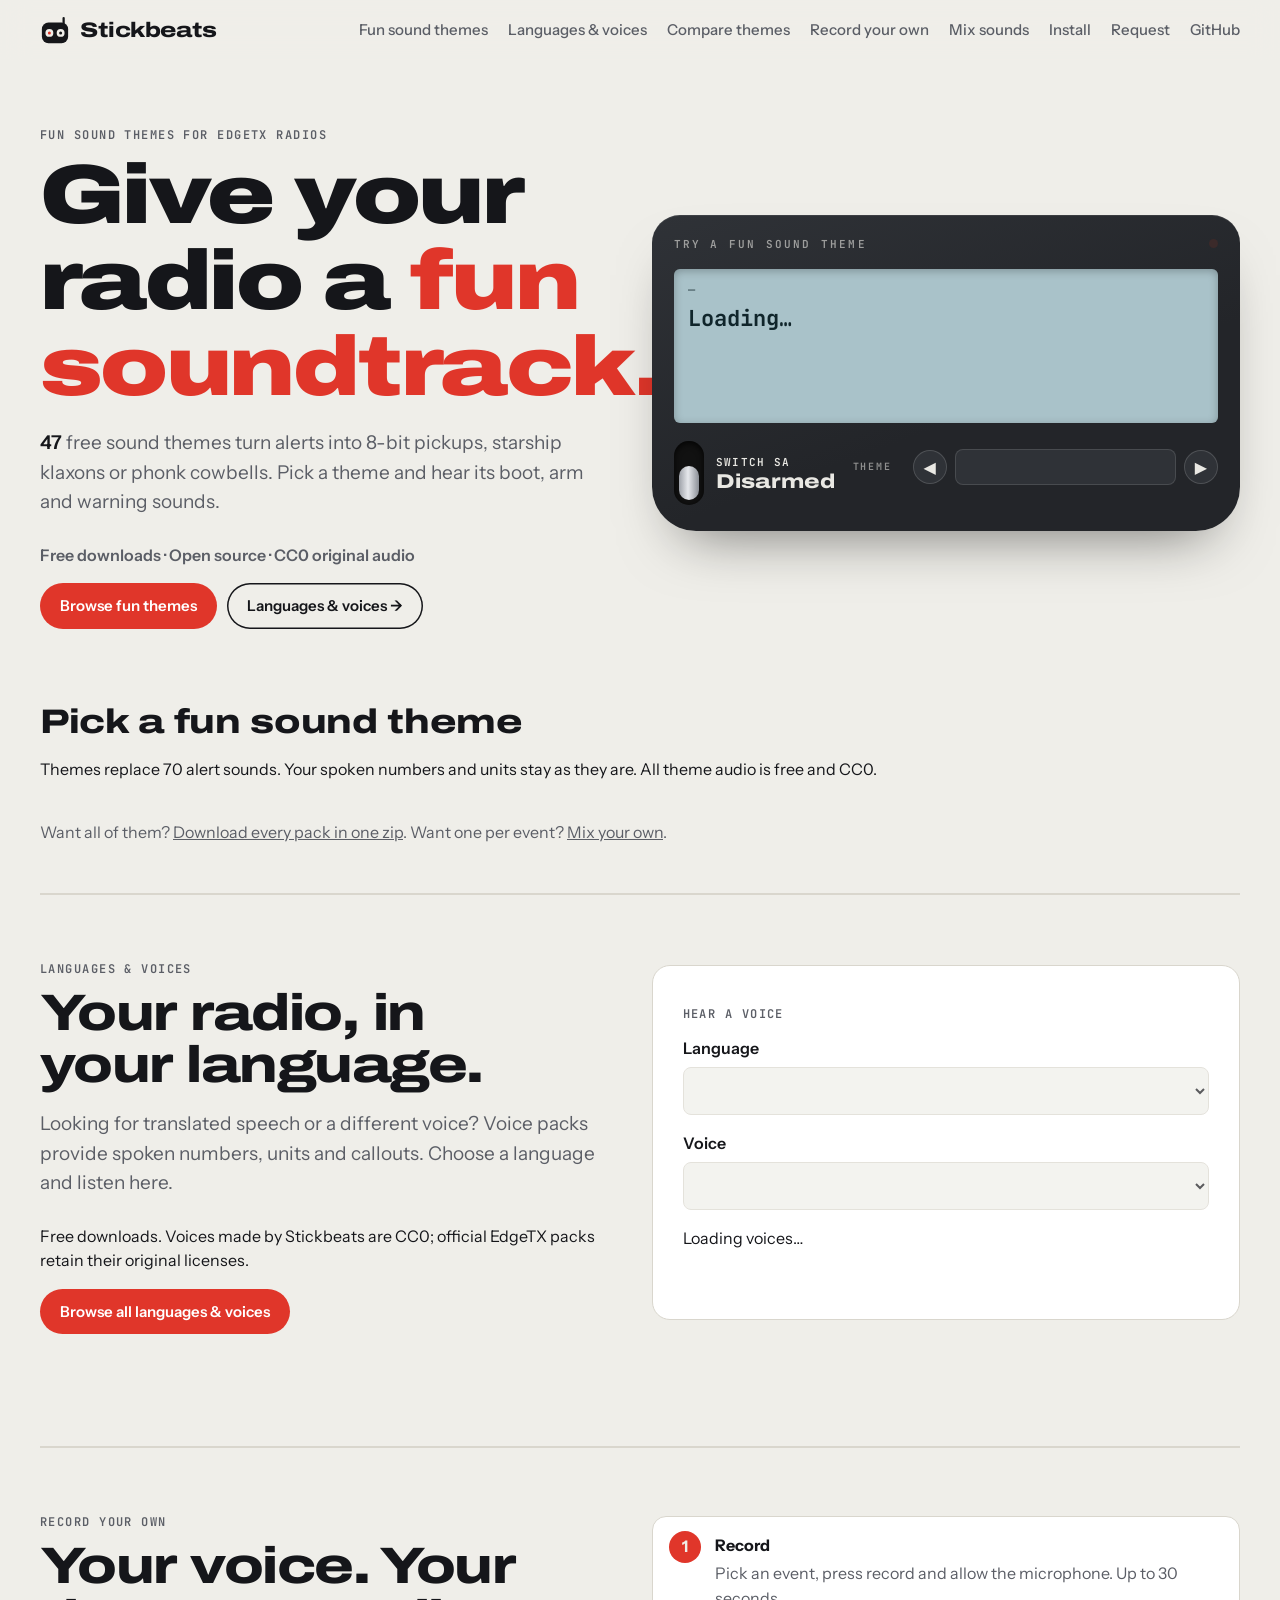
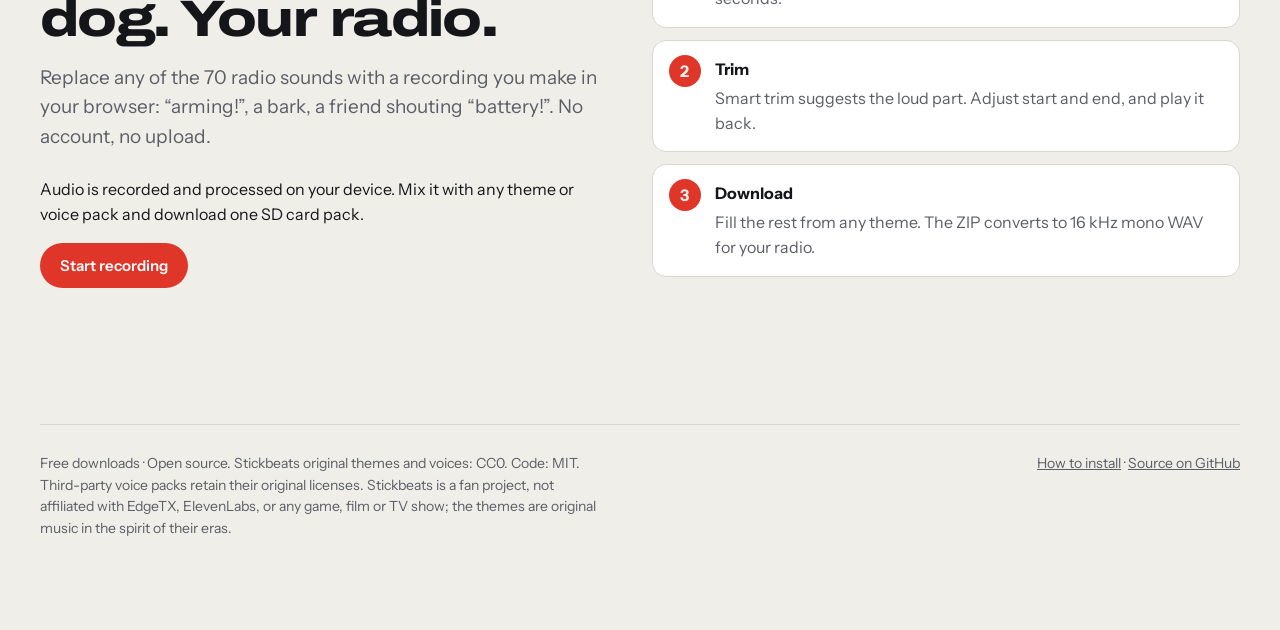
==== site/index.html @ 268c5a88 "feat: Record your own section, Install to radio button (File System Access), SD repair script Co-Aut" ====
<!doctype html>
<html lang="en">
<head>
<meta charset="utf-8">
<meta name="viewport" content="width=device-width, initial-scale=1, viewport-fit=cover">
<title>Stickbeats · free fun sound themes and languages for EdgeTX</title>
<meta name="description" content="Free fun sound themes for EdgeTX: retro games, sci-fi and more. Explore languages and voices in a separate player. Original audio is CC0; code is open source.">
<meta property="og:title" content="Stickbeats · free fun sound themes and languages for EdgeTX">
<meta property="og:description" content="Find your fun sound theme, or explore a new language for your radio. Separate previews, free downloads, CC0 original audio and open source code.">
<meta property="og:type" content="website">
<meta property="og:url" content="https://over9kfpv.github.io/stickbeats/">
<link rel="canonical" href="https://over9kfpv.github.io/stickbeats/">
<link rel="icon" href="assets/icon.svg" type="image/svg+xml">
<link rel="preconnect" href="https://fonts.googleapis.com">
<link rel="preconnect" href="https://fonts.gstatic.com" crossorigin>
<link rel="stylesheet" href="https://fonts.googleapis.com/css2?family=Archivo:wdth,wght@62..125,400..900&family=Instrument+Sans:wght@400;500;600&family=JetBrains+Mono:wght@400;600&display=swap">
<link rel="stylesheet" href="assets/style.css">
<style>
  .hero .lede b { color: var(--ink); font-weight: 600; }
  .voice-strip { display: flex; flex-wrap: wrap; gap: 8px; margin-top: 18px; }
  .voice-strip .phrase { background: var(--panel); }
  .voice-strip .flag { font-size: 16px; width: auto; }
  .selector .lbl { font: 600 10px var(--mono); letter-spacing: .18em; text-transform: uppercase; opacity: .55; width: 52px; flex: none; }
</style>
</head>
<body>
<a class="skip" href="#themes">Skip to content</a>
<div class="wrap">
  <header class="top">
    <a class="logo" href="index.html"><svg viewBox="0 0 32 32" aria-hidden="true"><rect x="2" y="7" width="28" height="22" rx="7" fill="currentColor"/><circle cx="10" cy="18" r="4.2" fill="var(--ground)"/><circle cx="22" cy="18" r="4.2" fill="var(--ground)"/><circle cx="10" cy="18" r="1.6" fill="var(--accent)"/><circle cx="22" cy="18" r="1.6" fill="currentColor"/><rect x="24" y="1" width="2.4" height="8" rx="1.2" fill="currentColor"/></svg>Stickbeats</a>
    <nav class="nav" aria-label="Main"><a href="index.html#themes">Fun sound themes</a><a href="voices.html">Languages &amp; voices</a><a href="compare.html">Compare themes</a><a href="index.html#record">Record your own</a><a href="mix.html">Mix sounds</a><a href="install.html">Install</a><a href="request.html">Request</a><a href="https://github.com/Over9kfpv/stickbeats">GitHub</a></nav>
  </header>

  <section class="hero">
    <div>
      <p class="eyebrow">Fun sound themes for EdgeTX radios</p>
      <h1>Give your radio a <em>fun soundtrack.</em></h1>
      <p class="lede"><b id="n-themes">47</b> free sound themes turn alerts into 8-bit pickups, starship klaxons or phonk cowbells. Pick a theme and hear its boot, arm and warning sounds.</p>
      <p class="free-note">Free downloads · Open source · CC0 original audio</p>
      <div class="ctas"><a class="btn accent" href="#themes">Browse fun themes</a><a class="btn ghost" href="#languages">Languages &amp; voices →</a></div>
    </div>

    <div class="radio" aria-label="Fun sound theme player">
      <div class="radio-row"><span class="radio-brand">Try a fun sound theme</span><span class="led" id="led"></span></div>
      <div class="lcd">
        <div class="lcd-top"><span id="lcd-cat">—</span><span id="lcd-dur"></span></div>
        <div class="lcd-name" id="lcd-name">Loading…</div>
        <div class="lcd-sub" id="lcd-sub">&nbsp;</div>
        <canvas id="lcd-scope" aria-hidden="true"></canvas>
      </div>
      <div class="radio-controls">
        <button class="toggle" id="arm" role="switch" aria-checked="false" type="button">
          <span class="slot"><span class="lever"></span></span>
          <span class="tlabel">Switch SA<b id="arm-state">Disarmed</b></span>
        </button>
        <div style="display:grid;gap:12px;min-width:0">
          <div class="selector"><span class="lbl">Theme</span>
            <button class="round" id="prev" type="button" aria-label="Previous theme">◀</button>
            <label for="theme-select" hidden>Theme</label>
            <select id="theme-select"></select>
            <button class="round" id="next" type="button" aria-label="Next theme">▶</button>
          </div>
          <div class="keys" id="keys"></div>
        </div>
      </div>
    </div>
  </section>

  <section id="themes">
    <div class="section-head">
      <h2>Pick a fun sound theme</h2>
      <div class="filters" id="filters" role="group" aria-label="Filter by category"></div>
    </div>
    <p>Themes replace 70 alert sounds. Your spoken numbers and units stay as they are. All theme audio is free and CC0.</p>
    <div class="grid" id="grid"></div>
    <p style="margin-top:22px;color:var(--muted)">Want all of them? <a id="all-dl" href="dl/all-themes.zip" download>Download every pack in one zip</a>. Want one per event? <a href="mix.html">Mix your own</a>.</p>
  </section>

  <section class="hero language-section" id="languages" aria-labelledby="language-heading">
    <div>
      <p class="eyebrow">Languages &amp; voices</p>
      <h2 id="language-heading">Your radio, in your language.</h2>
      <p class="lede">Looking for translated speech or a different voice? Voice packs provide spoken numbers, units and callouts. Choose a language and listen here.</p>
      <p>Free downloads. Voices made by Stickbeats are CC0; official EdgeTX packs retain their original licenses.</p>
      <a class="btn accent" href="voices.html">Browse all languages &amp; voices</a>
    </div>
    <div class="voice-player" aria-label="Language and voice player">
      <p class="eyebrow">Hear a voice</p>
      <label for="language-select">Language</label><select id="language-select" disabled></select>
      <label for="voice-select">Voice</label><select id="voice-select" disabled></select>
      <p id="voice-status" aria-live="polite">Loading voices…</p>
      <div class="voice-strip" id="voice-keys"></div>
      <a id="voice-details" hidden>Voice details &amp; free download →</a>
    </div>
  </section>

  <section class="hero record-section" id="record" aria-labelledby="record-heading">
    <div>
      <p class="eyebrow">Record your own</p>
      <h2 id="record-heading">Your voice. Your dog. Your radio.</h2>
      <p class="lede">Replace any of the 70 radio sounds with a recording you make in your browser: “arming!”, a bark, a friend shouting “battery!”. No account, no upload.</p>
      <p>Audio is recorded and processed on your device. Mix it with any theme or voice pack and download one SD card pack.</p>
      <a class="btn accent" href="mix.html">Start recording</a>
    </div>
    <ol class="record-steps" aria-label="How recording works">
      <li><b>Record</b><span>Pick an event, press record and allow the microphone. Up to 30 seconds.</span></li>
      <li><b>Trim</b><span>Smart trim suggests the loud part. Adjust start and end, and play it back.</span></li>
      <li><b>Download</b><span>Fill the rest from any theme. The ZIP converts to 16 kHz mono WAV for your radio.</span></li>
    </ol>
  </section>

  <footer class="site">
    <p>Free downloads · Open source. Stickbeats original themes and voices: CC0. Code: MIT. Third-party voice packs retain their original licenses. Stickbeats is a fan project, not affiliated with EdgeTX, ElevenLabs, or any game, film or TV show; the themes are original music in the spirit of their eras.</p>
    <p><a href="install.html">How to install</a> · <a href="https://github.com/Over9kfpv/stickbeats">Source on GitHub</a></p>
  </footer>
</div>

<script src="assets/app.js"></script>
<script>
const KEYS = [
  ["SYSTEM/hello", "Boot"], ["lowbat", "Low battery"], ["SYSTEM/telemko", "Telemetry lost"],
  ["SYSTEM/telemok", "Telemetry back"], ["flip", "Flip"], ["takeof", "Take off"],
  ["SYSTEM/timovr1", "Timer"], ["SYSTEM/swalert", "Switch alert"], ["clobat", "Critical batt", "crit"],
];
// spoken by the voice pack (a theme never replaces these)
const VOICE_KEYS = [
  [["SYSTEM/0012", "SYSTEM/0173", "SYSTEM/volt1"], "12.6 volts"],
  [["SYSTEM/0003", "SYSTEM/minute1"], "3 minutes"],
  [["rth"], "Return to home"], [["ready"], "Ready to fly"],
];
const CARD_SAMPLES = [["armed", "Arm"], ["disarm", "Disarm"], ["lowbat", "Low batt"], ["sigcrt", "Signal crit"], ["flip", "Flip"]];

SB.markNav();
SB.nowbar();
SB.data().then((D) => {
  if (!D.themes.length) throw new Error('No themes');
  SB.loadFonts(D.themes.map((t) => t.skin.font));
  document.getElementById("n-themes").textContent = D.themes.length;
  document.getElementById("all-dl").textContent = `Download every pack in one zip (${SB.size(D.allzip)})`;

  // ---------- hero transmitter
  const sel = document.getElementById("theme-select");
  D.categories.forEach((c) => {
    const og = document.createElement("optgroup");
    og.label = c.name;
    D.themes.filter((t) => t.category === c.id).forEach((t) => og.appendChild(new Option(t.name, t.id)));
    if (og.children.length) sel.appendChild(og);
  });
  const ids = D.themes.map((t) => t.id);
  const start = (location.hash.slice(1) && D.byId[location.hash.slice(1)]) ? location.hash.slice(1) : ids[Math.floor(Math.random() * ids.length)];
  sel.value = start;
  const theme = () => D.byId[sel.value];
  const lcd = (name, sub, dur) => {
    document.getElementById("lcd-name").textContent = name;
    document.getElementById("lcd-sub").textContent = sub;
    document.getElementById("lcd-dur").textContent = dur || "";
  };
  const showTheme = () => {
    const t = theme();
    document.getElementById("lcd-cat").textContent = D.catName[t.category];
    lcd(t.name, t.tagline);
  };
  showTheme();
  const fire = (file, el) => {
    const t = theme();
    const ev = D.eventBy[file];
    lcd(t.name, `${ev.label}`, t.durs[file].toFixed(2) + "s");
    SB.play(t.clips[file], { text: `${t.name} · ${ev.label}`, source: "theme" }, el);
  };
  const step = (d) => { sel.value = ids[(ids.indexOf(sel.value) + d + ids.length) % ids.length]; showTheme(); fire("SYSTEM/hello"); };
  sel.onchange = () => { showTheme(); fire("SYSTEM/hello"); };
  document.getElementById("prev").onclick = () => step(-1);
  document.getElementById("next").onclick = () => step(1);
  const keys = document.getElementById("keys");
  const paintThemeKeys = () => {
    keys.innerHTML = "";
    KEYS.forEach(([file, label, cls]) => {
      const b = document.createElement("button");
      b.className = "key" + (cls ? " " + cls : ""); b.type = "button"; b.textContent = label;
      b.onclick = () => fire(file, b);
      keys.appendChild(b);
    });

  };
  paintThemeKeys();
  const arm = document.getElementById("arm");
  arm.onclick = () => {
    const on = arm.getAttribute("aria-checked") !== "true";
    arm.setAttribute("aria-checked", on);
    document.getElementById("arm-state").textContent = on ? "Armed" : "Disarmed";
    fire(on ? "armed" : "disarm");
  };
  const led = document.getElementById("led");
  SB.onPlay((s) => led.classList.toggle("on", s.state === "play" && !!s.info?.text?.startsWith(theme().name + " ·")));
  const css = getComputedStyle(document.documentElement);
  SB.scope(document.getElementById("lcd-scope"), () => ({ ink: css.getPropertyValue("--lcd-ink"), dim: css.getPropertyValue("--lcd-dim") }), s => s.info?.source === "theme");

  // ---------- grid
  const grid = document.getElementById("grid");
  grid.innerHTML = D.themes.map((t) => `
    <article class="card" data-cat="${t.category}" style="${SB.skinVars(t.skin)}">
      <div class="card-label">
        <span class="cat">${SB.esc(D.catName[t.category])}</span>
        <h3 style="font-family:${SB.fontStack(t.skin.font)}">${SB.esc(t.name)}</h3>
        <p class="tag">${SB.esc(t.tagline)}</p>
        <button class="play boot" data-t="${t.id}" data-f="SYSTEM/hello" aria-label="Play ${SB.esc(t.name)} boot sound">${SB.PLAY_SVG}</button>
      </div>
      <div class="card-body">
        <div class="samples">${CARD_SAMPLES.map(([f, l]) => `<button class="sample" data-t="${t.id}" data-f="${f}">${l}</button>`).join("")}</div>
        <div class="card-foot">
          <a class="open" href="theme.html?t=${t.id}">All ${Object.keys(t.clips).length} sounds →</a>
          <a class="dl" href="dl/${t.id}.zip" download>ZIP · ${SB.size(t.zip)}</a>
        </div>
      </div>
    </article>`).join("");
  grid.addEventListener("click", (e) => {
    const b = e.target.closest("[data-t]");
    if (!b) return;
    const t = D.byId[b.dataset.t];
    SB.play(t.clips[b.dataset.f], { text: `${t.name} · ${D.eventBy[b.dataset.f].label}`, source: "theme" }, b);
  });

  // ---------- filters
  const filters = document.getElementById("filters");
  const counts = (c) => D.themes.filter((t) => !c || t.category === c).length;
  const cats = [{ id: "", name: "All" }, ...D.categories.filter((c) => counts(c.id))];
  filters.innerHTML = cats.map((c) => `<button class="chip" type="button" data-c="${c.id}" aria-pressed="${c.id === ""}">${SB.esc(c.name)}<span class="n">${counts(c.id)}</span></button>`).join("");
  filters.onclick = (e) => {
    const b = e.target.closest("[data-c]");
    if (!b) return;
    filters.querySelectorAll(".chip").forEach((x) => x.setAttribute("aria-pressed", x === b));
    grid.querySelectorAll(".card").forEach((card) => (card.hidden = b.dataset.c && card.dataset.cat !== b.dataset.c));
  };
 }).catch(() => {
  document.getElementById("lcd-name").textContent = "Themes unavailable";
  document.getElementById("grid").textContent = "Could not load the themes. Please try again later.";
  document.querySelectorAll('.radio button, .radio select').forEach(el => el.disabled = true);
});

SB.voices().then((V) => {
  const language = document.getElementById('language-select'), voice = document.getElementById('voice-select');
  const status = document.getElementById('voice-status'), keys = document.getElementById('voice-keys');
  if (!V.voices.length) { status.textContent = 'Voices are unavailable. Please try again later.'; return; }
  V.languages.forEach(l => language.add(new Option(`${l.flag} ${l.language}`, l.lang)));
  language.disabled = false;
  const showVoice = () => {
    SB.stop();
    const v = V.byId[voice.value];
    keys.replaceChildren();
    if (!v) { status.textContent = 'No voices available for this language.'; return; }
    status.textContent = `${v.name} · ${v.native} · ${v.hosted ? 'Free · CC0' : 'Free · Original EdgeTX license'}`;
    const details = document.getElementById('voice-details');
    details.href = `v/${v.id}.html`; details.hidden = false;
    [[['SYSTEM/hello'], 'Welcome'], ...VOICE_KEYS].forEach(([files, label]) => {
      const button = document.createElement('button');
      button.type = 'button'; button.className = 'phrase'; button.textContent = label;
      button.disabled = !files.every(f => v.clips[f]);
      if (button.disabled) button.title = 'This preview is unavailable for this voice';
      button.onclick = () => {
        status.textContent = `${v.name} · ${files.map(f => SB.phraseText(V, v, f)).join(' ')}`;
        SB.playSeq(files.map(f => ({hash: v.clips[f], el: button, info: {text: `${v.name} · ${SB.phraseText(V, v, f)}`}})));
      };
      keys.appendChild(button);
    });
  };
  const showLanguage = () => {
    voice.replaceChildren();
    V.voices.filter(v => v.lang === language.value).forEach(v => voice.add(new Option(v.name, v.id)));
    voice.disabled = !voice.options.length;
    showVoice();
  };
  language.onchange = showLanguage; voice.onchange = showVoice;
  showLanguage();
});
</script>
</body>
</html>
---- site/assets/style.css ----
/* Stickbeats: a quiet transmitter-grey shell so every theme's own colours can be loud. */
:root {
  --ground: #efeee9;
  --panel: #ffffff;
  --panel-2: #f7f6f2;
  --ink: #15161a;
  --muted: #5b5e66;
  --line: #d9d6cd;
  --accent: #e0362a;          /* the arm switch */
  --accent-ink: #ffffff;
  --radio: #232529;
  --radio-2: #2f3237;
  --radio-ink: #e9e8e3;
  --lcd: #a9c2c9;
  --lcd-ink: #10252b;
  --lcd-dim: #7e9aa1;
  --display: "Archivo", "Arial Black", system-ui, sans-serif;
  --body: "Instrument Sans", system-ui, -apple-system, "Segoe UI", sans-serif;
  --mono: "JetBrains Mono", ui-monospace, "SFMono-Regular", Menlo, monospace;
  --radius: 10px;
  color-scheme: light;
}
@media (prefers-color-scheme: dark) {
  :root:not([data-theme="light"]) {
    --ground: #121315; --panel: #1b1d20; --panel-2: #17191b; --ink: #ecebe6; --muted: #9b9ea5;
    --line: #2d3035; --accent: #ff5646; --radio: #0b0c0e; --radio-2: #1d2024;
    --lcd: #8fb0b8; --lcd-dim: #6d8e96; color-scheme: dark;
  }
}
:root[data-theme="dark"] {
  --ground: #121315; --panel: #1b1d20; --panel-2: #17191b; --ink: #ecebe6; --muted: #9b9ea5;
  --line: #2d3035; --accent: #ff5646; --radio: #0b0c0e; --radio-2: #1d2024;
  --lcd: #8fb0b8; --lcd-dim: #6d8e96; color-scheme: dark;
}

* { box-sizing: border-box; }
html { -webkit-text-size-adjust: 100%; }
body {
  margin: 0; background: var(--ground); color: var(--ink);
  font: 16px/1.55 var(--body);
  padding: 0 clamp(16px, 4vw, 40px);
}
a { color: inherit; }
img { max-width: 100%; }
.wrap { max-width: 1240px; margin: 0 auto; }
h1, h2, h3 { font-family: var(--display); font-variation-settings: "wdth" 125; line-height: 1.02; text-wrap: balance; margin: 0; }
h2 { font-size: clamp(24px, 3.2vw, 34px); font-weight: 800; letter-spacing: -0.01em; }
.eyebrow { font: 600 12px/1 var(--mono); letter-spacing: 0.12em; text-transform: uppercase; color: var(--muted); }
code, .mono { font-family: var(--mono); font-size: 0.88em; }
button { font: inherit; color: inherit; }
:focus-visible { outline: 2px solid var(--accent); outline-offset: 2px; }
[hidden] { display: none !important; }

/* ---------- top bar */
.top { display: flex; align-items: center; gap: 12px 28px; flex-wrap: wrap; padding-block: 14px; position: sticky; top: 0; z-index: 15; background: color-mix(in srgb, var(--ground) 82%, transparent); backdrop-filter: blur(14px); -webkit-backdrop-filter: blur(14px); margin: 0 calc(-1 * clamp(16px, 4vw, 40px)); padding-inline: clamp(16px, 4vw, 40px); }
.top .mode { margin-left: 6px; width: 36px; height: 36px; border-radius: 50%; border: 1.5px solid var(--line); background: var(--panel); color: var(--ink); cursor: pointer; display: grid; place-items: center; }
.top .mode:hover { border-color: var(--ink); }
.skip { position: absolute; left: -999px; top: 8px; background: var(--ink); color: var(--ground); padding: 8px 12px; border-radius: 8px; z-index: 50; }
.skip:focus { left: 16px; }
.logo { display: inline-flex; align-items: center; gap: 10px; text-decoration: none; font: 800 21px/1 var(--display); font-variation-settings: "wdth" 125; letter-spacing: -0.02em; }
.logo svg { width: 30px; height: 30px; flex: none; }
.nav { display: flex; gap: 4px 20px; flex-wrap: wrap; margin-left: auto; font-weight: 500; font-size: 15px; }
.nav a { text-decoration: none; color: var(--muted); padding-block: 4px; border-bottom: 2px solid transparent; }
.nav a:hover { color: var(--ink); }
.nav a[aria-current="page"] { color: var(--ink); border-bottom-color: var(--accent); }

/* ---------- buttons */
.btn {
  display: inline-flex; align-items: center; gap: 8px; text-decoration: none; cursor: pointer;
  border: 0; border-radius: 999px; padding: 11px 20px; font-weight: 600; font-size: 15px;
  background: var(--ink); color: var(--ground);
}
.btn:hover { filter: brightness(1.15); }
.btn.accent { background: var(--accent); color: var(--accent-ink); }
.btn.ghost { background: transparent; color: inherit; box-shadow: inset 0 0 0 1.5px currentColor; }
.btn small { font: 500 12px var(--mono); opacity: 0.75; }
.play {
  width: 34px; height: 34px; flex: none; border-radius: 50%; border: 0; cursor: pointer;
  display: inline-grid; place-items: center; background: var(--ink); color: var(--ground);
  transition: transform .08s;
}
.play svg { width: 11px; height: 11px; margin-left: 2px; }
.play:hover { transform: scale(1.07); }
.play.playing { background: var(--accent); color: var(--accent-ink); }
.play.playing svg { margin-left: 0; }
.chip {
  border: 1.5px solid var(--line); background: var(--panel); border-radius: 999px; padding: 6px 14px;
  cursor: pointer; font-size: 14px; font-weight: 500; color: var(--ink);
}
.chip[aria-pressed="true"] { background: var(--ink); color: var(--ground); border-color: var(--ink); }
.chip .n { font: 12px var(--mono); opacity: 0.6; margin-left: 4px; }

/* ---------- hero */
.hero { display: grid; grid-template-columns: minmax(0, 1fr) minmax(0, 1.05fr); gap: clamp(24px, 4vw, 56px); align-items: center; padding-block: clamp(20px, 5vw, 56px) clamp(32px, 5vw, 64px); }
@media (max-width: 880px) { .hero { grid-template-columns: 1fr; } }
.hero h1 { font-size: clamp(40px, 6.6vw, 84px); font-weight: 900; letter-spacing: -0.03em; }
.hero h1 em { font-style: normal; color: var(--accent); }
.hero p.lede { font-size: clamp(17px, 1.6vw, 19px); color: var(--muted); max-width: 44ch; margin: 18px 0 26px; }
.hero .ctas { display: flex; gap: 10px; flex-wrap: wrap; }

/* the transmitter */
.radio {
  background: linear-gradient(160deg, var(--radio-2), var(--radio) 60%);
  color: var(--radio-ink); border-radius: 28px 28px 44px 44px; padding: 22px 22px 26px;
  box-shadow: 0 30px 60px -30px rgba(0,0,0,.55), inset 0 1px 0 rgba(255,255,255,.08);
  display: grid; gap: 18px;
}
.radio-row { display: flex; align-items: center; gap: 12px; }
.radio-brand { font: 600 11px var(--mono); letter-spacing: .2em; text-transform: uppercase; opacity: .6; }
.led { width: 9px; height: 9px; border-radius: 50%; background: #3b2a2a; margin-left: auto; }
.led.on { background: #ff4a3a; box-shadow: 0 0 8px #ff4a3a; }
.lcd { background: var(--lcd); color: var(--lcd-ink); border-radius: 6px; padding: 12px 14px 10px; box-shadow: inset 0 2px 8px rgba(0,0,0,.25); font-family: var(--mono); }
.lcd-top { display: flex; justify-content: space-between; gap: 10px; font-size: 12px; opacity: .8; }
.lcd-name { font: 700 22px/1.15 var(--mono); margin: 6px 0 2px; overflow-wrap: anywhere; }
.lcd-sub { font-size: 13px; min-height: 1.4em; }
.lcd canvas { display: block; width: 100%; height: 52px; margin-top: 8px; }
.radio-controls { display: grid; grid-template-columns: auto 1fr; gap: 16px 18px; align-items: center; }
@media (max-width: 460px) { .radio-controls { grid-template-columns: 1fr; } }
.selector { display: flex; align-items: center; gap: 8px; }
.selector select {
  appearance: none; background: var(--radio-2); color: var(--radio-ink); border: 1px solid rgba(255,255,255,.12);
  border-radius: 8px; padding: 8px 12px; font: 500 14px var(--body); min-width: 0; max-width: 100%; flex: 1;
}
.round { width: 34px; height: 34px; border-radius: 50%; border: 1px solid rgba(255,255,255,.15); background: var(--radio-2); color: var(--radio-ink); cursor: pointer; flex: none; }
/* toggle switch, like SA on a transmitter */
.toggle { display: flex; align-items: center; gap: 12px; cursor: pointer; background: none; border: 0; color: var(--radio-ink); padding: 0; }
.toggle .slot { width: 30px; height: 64px; border-radius: 15px; background: #111; box-shadow: inset 0 2px 6px rgba(0,0,0,.8); position: relative; }
.toggle .lever {
  position: absolute; left: 5px; width: 20px; height: 34px; border-radius: 10px; top: 25px;
  background: linear-gradient(90deg, #9da1a8, #e6e8ec 45%, #8a8e95); transition: top .12s cubic-bezier(.3,1.6,.6,1);
}
.toggle[aria-checked="true"] .lever { top: 5px; }
.toggle .tlabel { text-align: left; font: 600 11px var(--mono); letter-spacing: .12em; text-transform: uppercase; line-height: 1.5; }
.toggle .tlabel b { display: block; font: 800 20px var(--display); font-variation-settings: "wdth" 125; letter-spacing: 0; text-transform: none; }
.toggle[aria-checked="true"] .tlabel b { color: #ff5a4a; }
.keys { display: grid; grid-template-columns: repeat(auto-fill, minmax(96px, 1fr)); gap: 8px; }
.key {
  background: var(--radio-2); color: var(--radio-ink); border: 1px solid rgba(255,255,255,.1); border-radius: 8px;
  padding: 9px 8px; font: 600 12.5px var(--body); cursor: pointer; text-align: center;
  box-shadow: 0 2px 0 rgba(0,0,0,.5);
}
.key:hover { border-color: rgba(255,255,255,.3); }
.key:active, .key.playing { transform: translateY(2px); box-shadow: none; background: #3a3e44; }
.key.crit { color: #ff8a7e; }

/* ---------- theme grid */
.section-head { display: flex; align-items: end; justify-content: space-between; gap: 14px 24px; flex-wrap: wrap; margin: 12px 0 18px; }
.filters { display: flex; gap: 8px; flex-wrap: wrap; }
.grid { display: grid; grid-template-columns: repeat(auto-fill, minmax(min(100%, 280px), 1fr)); gap: 16px; }
.card {
  --t-bg: #333; --t-surface: #fff; --t-ink: #111; --t-muted: #555; --t-accent: #f33; --t-on-bg: #fff;
  display: flex; flex-direction: column; border-radius: var(--radius); overflow: hidden;
  background: var(--t-surface); color: var(--t-ink); box-shadow: 0 1px 0 rgba(0,0,0,.06);
  outline: 1px solid color-mix(in srgb, var(--ink) 8%, transparent);
}
.card-label { background: var(--t-bg); color: var(--t-on-bg); padding: 16px 16px 18px; min-height: 142px; display: flex; flex-direction: column; gap: 8px; position: relative; }
.card-label .cat { font: 600 10.5px var(--mono); letter-spacing: .14em; text-transform: uppercase; opacity: .8; }
.card-label h3 { font-size: 25px; line-height: 1.08; font-variation-settings: normal; font-weight: 400; overflow-wrap: anywhere; }
.card-label .tag { font-size: 14px; line-height: 1.4; opacity: .9; margin: auto 0 0; }
.card-label .boot { position: absolute; right: 14px; top: 12px; background: var(--t-accent); color: var(--t-surface); }
.card-body { padding: 12px 16px 14px; display: flex; flex-direction: column; gap: 12px; flex: 1; }
.samples { display: flex; flex-wrap: wrap; gap: 6px; }
.sample { border: 1.5px solid color-mix(in srgb, var(--t-ink) 22%, transparent); background: transparent; color: var(--t-ink); border-radius: 999px; padding: 4px 11px; font-size: 13px; cursor: pointer; }
.sample:hover { border-color: var(--t-accent); }
.sample.playing { background: var(--t-accent); border-color: var(--t-accent); color: var(--t-surface); }
.card-foot { display: flex; align-items: center; justify-content: space-between; gap: 10px; margin-top: auto; font-size: 14px; }
.card-foot a.open { font-weight: 600; text-decoration: none; }
.card-foot a.open:hover { text-decoration: underline; }
.card-foot .dl { font: 500 12.5px var(--mono); text-decoration: none; padding: 6px 10px; border-radius: 6px; background: color-mix(in srgb, var(--t-ink) 8%, transparent); white-space: nowrap; }
.card-foot .dl:hover { background: color-mix(in srgb, var(--t-ink) 16%, transparent); }

/* ---------- generic panels & tables */
.panel { background: var(--panel); border-radius: var(--radius); outline: 1px solid var(--line); }
.board { overflow-x: auto; }
.board table { border-collapse: collapse; width: 100%; min-width: 560px; }
.board th, .board td { text-align: left; padding: 8px 12px; border-bottom: 1px solid var(--line); vertical-align: middle; }
.board tr.group th { font: 600 11px var(--mono); letter-spacing: .14em; text-transform: uppercase; color: var(--muted); padding-top: 22px; background: transparent; }
.board td.file { font: 12.5px var(--mono); color: var(--muted); }
.board td.num { font: 12.5px var(--mono); color: var(--muted); font-variant-numeric: tabular-nums; white-space: nowrap; }
.board td.act { white-space: nowrap; text-align: right; }
.board .lbl { font-weight: 600; }
.board a.tiny { font: 12px var(--mono); color: var(--muted); text-decoration: none; margin-left: 10px; }
.board a.tiny:hover { color: var(--ink); text-decoration: underline; }
.board tr.dup .lbl::after { content: "same as above"; font: 11px var(--mono); color: var(--muted); margin-left: 8px; }
.board select { font: 14px var(--body); padding: 6px 8px; border-radius: 6px; border: 1px solid var(--line); background: var(--panel); color: var(--ink); max-width: 100%; }

/* ---------- now playing bar */
.nowbar {
  position: fixed; left: 0; right: 0; bottom: 0; z-index: 20;
  padding: 10px clamp(16px, 4vw, 40px) calc(10px + env(safe-area-inset-bottom, 0px));
  background: var(--radio); color: var(--radio-ink); display: flex; align-items: center; gap: 16px;
  transform: translateY(110%); transition: transform .2s;
}
.nowbar.show { transform: none; }
.nowbar .np { min-width: 0; flex: 1; font: 13px var(--mono); white-space: nowrap; overflow: hidden; text-overflow: ellipsis; }
.nowbar canvas { width: min(40vw, 320px); height: 34px; flex: none; }
.nowbar button { background: none; border: 1px solid rgba(255,255,255,.25); color: inherit; border-radius: 999px; padding: 6px 14px; cursor: pointer; font-size: 13px; }

/* ---------- prose */
.prose { max-width: 70ch; }
.prose h2 { margin: 40px 0 12px; }
.prose p, .prose li { color: var(--ink); }
.prose .muted { color: var(--muted); }
.tree { font: 13.5px/1.6 var(--mono); background: var(--panel); outline: 1px solid var(--line); border-radius: var(--radius); padding: 16px 18px; overflow-x: auto; white-space: pre; }
.steps { counter-reset: s; list-style: none; padding: 0; display: grid; gap: 14px; }
.steps li { counter-increment: s; display: grid; grid-template-columns: 36px 1fr; gap: 12px; }
.steps li::before { content: counter(s); width: 30px; height: 30px; border-radius: 50%; background: var(--ink); color: var(--ground); display: grid; place-items: center; font: 700 14px var(--mono); }

footer.site { margin-top: 72px; padding-block: 28px 90px; border-top: 1px solid var(--line); color: var(--muted); font-size: 14px; display: flex; gap: 12px 32px; flex-wrap: wrap; justify-content: space-between; }
footer.site p { margin: 0; max-width: 62ch; }

@media (prefers-reduced-motion: reduce) { * { transition: none !important; } }


/* ---------- home: two doors */
.doors { display: grid; grid-template-columns: repeat(auto-fit, minmax(min(100%, 300px), 1fr)); gap: 16px; margin: 6px 0 28px; }
.door { position: relative; display: grid; gap: 8px; padding: 22px 22px 20px; border-radius: 16px; text-decoration: none; overflow: hidden; min-height: 168px; outline: 1px solid var(--line); background: var(--panel); transition: transform .15s, box-shadow .15s; }
.door:hover { transform: translateY(-2px); box-shadow: 0 18px 40px -24px rgba(0,0,0,.45); }
.door .eyebrow { color: inherit; opacity: .7; }
.door h2 { font-size: clamp(26px, 3vw, 36px); font-weight: 900; letter-spacing: -0.02em; }
.door p { margin: 0; opacity: .85; max-width: 40ch; }
.door .go { margin-top: auto; font-weight: 700; }
.door.voices { background: linear-gradient(135deg, #0f3d3e, #1b6b6a 70%, #2aa198); color: #eafff9; outline: 0; }
.door.themes { background: linear-gradient(135deg, #3b1d5a, #7a2b8f 60%, #ff5646); color: #fff5f2; outline: 0; }
.door .art { position: absolute; right: -10px; bottom: -14px; font-size: 120px; line-height: 1; opacity: .18; pointer-events: none; }

/* ---------- badges */
.badge { display: inline-flex; align-items: center; gap: 6px; font: 600 11px var(--mono); letter-spacing: .08em; text-transform: uppercase; padding: 4px 9px; border-radius: 999px; background: color-mix(in srgb, var(--ink) 8%, transparent); color: var(--ink); white-space: nowrap; }
.badge.hot { background: var(--accent); color: var(--accent-ink); }
.badge.ok { background: #1f8f5a; color: #fff; }

/* ---------- voice cards */
.vgrid { display: grid; grid-template-columns: repeat(auto-fill, minmax(min(100%, 330px), 1fr)); gap: 16px; }
.vcard { background: var(--panel); border-radius: 14px; outline: 1px solid var(--line); padding: 18px 18px 16px; display: flex; flex-direction: column; gap: 12px; transition: box-shadow .15s, transform .15s; }
.vcard:hover { box-shadow: 0 16px 36px -26px rgba(0,0,0,.5); }
.vcard.hosted { outline: 2px solid color-mix(in srgb, var(--accent) 55%, var(--line)); }
.vhead { display: flex; align-items: center; gap: 12px; }
.flag { font-size: 30px; line-height: 1; width: 40px; text-align: center; flex: none; filter: drop-shadow(0 1px 1px rgba(0,0,0,.15)); }
.vhead .who { min-width: 0; flex: 1; }
.vhead .who .native { font: 500 13px var(--body); color: var(--muted); display: block; }
.vhead .who h3 { font-size: 22px; font-weight: 800; letter-spacing: -0.01em; font-variation-settings: "wdth" 112; }
.vhead .who h3 small { font: 500 14px var(--body); color: var(--muted); letter-spacing: 0; margin-left: 6px; }
.vnote { margin: 0; font-size: 14px; color: var(--muted); }
.vmeta { display: flex; flex-wrap: wrap; gap: 6px; }
.phrases { display: flex; flex-wrap: wrap; gap: 6px; }
.phrase { display: inline-flex; align-items: center; gap: 7px; border: 1.5px solid var(--line); background: transparent; color: var(--ink); border-radius: 999px; padding: 5px 11px 5px 7px; font-size: 13px; cursor: pointer; max-width: 100%; }
.phrase svg { width: 9px; height: 9px; flex: none; }
.phrase span { overflow: hidden; text-overflow: ellipsis; white-space: nowrap; }
.phrase:hover { border-color: var(--ink); }
.phrase.playing { background: var(--accent); border-color: var(--accent); color: var(--accent-ink); }
.vfoot { display: flex; align-items: center; justify-content: space-between; gap: 10px; margin-top: auto; flex-wrap: wrap; }
.vfoot .open { font-weight: 600; text-decoration: none; }
.vfoot .open:hover { text-decoration: underline; }
.btn.small { padding: 8px 14px; font-size: 14px; }
.btn.ext::after { content: "↗"; font-size: 12px; opacity: .7; }
.lang-chips { display: flex; flex-wrap: wrap; gap: 8px; }
.lang-chips .chip { display: inline-flex; align-items: center; gap: 6px; }
.lang-chips .chip .f { font-size: 16px; }
.subhead { display: flex; align-items: baseline; gap: 12px 18px; flex-wrap: wrap; margin: 34px 0 14px; }
.subhead h2 { font-size: clamp(20px, 2.4vw, 26px); }
.subhead p { margin: 0; color: var(--muted); }

/* ---------- voice detail */
.v-hero { display: grid; grid-template-columns: minmax(0, 1.2fr) minmax(0, 1fr); gap: clamp(20px, 4vw, 48px); align-items: start; padding-block: clamp(14px, 3vw, 36px) 20px; }
@media (max-width: 880px) { .v-hero { grid-template-columns: 1fr; } }
.v-hero h1 { font-size: clamp(36px, 5.6vw, 66px); font-weight: 900; letter-spacing: -0.03em; }
.v-hero h1 .flag { display: inline-block; font-size: .8em; width: auto; margin-right: 10px; vertical-align: -4px; }
.v-hero .lede { color: var(--muted); font-size: 17px; margin: 12px 0 18px; max-width: 52ch; }
.bundle { background: var(--panel); outline: 1px solid var(--line); border-radius: 16px; padding: 18px; display: grid; gap: 12px; }
.bundle h2 { font-size: 20px; }
.bundle label { display: grid; gap: 6px; font: 600 11px var(--mono); letter-spacing: .1em; text-transform: uppercase; color: var(--muted); }
.bundle select { font: 15px var(--body); padding: 9px 10px; border-radius: 8px; border: 1px solid var(--line); background: var(--panel-2); color: var(--ink); }
.bundle .row { display: flex; gap: 10px; flex-wrap: wrap; align-items: center; }
.bundle .status { font: 13px var(--mono); color: var(--muted); min-height: 1.3em; }
.bundle .demo { display: flex; gap: 6px; flex-wrap: wrap; }
.search { display: flex; align-items: center; gap: 10px; background: var(--panel); outline: 1px solid var(--line); border-radius: 999px; padding: 8px 14px; max-width: 420px; }
.search input { border: 0; background: transparent; color: inherit; font: 15px var(--body); flex: 1; min-width: 0; outline: 0; }
.board td.txt { font-size: 15px; }
.board td.en { color: var(--muted); font-size: 13px; }
.board tr.miss td { opacity: .55; }
.stt { font: 11px var(--mono); color: var(--muted); }

/* ---------- transmitter voice keys */
.keys .sep { grid-column: 1 / -1; font: 600 10px var(--mono); letter-spacing: .2em; text-transform: uppercase; opacity: .5; margin-top: 4px; }
.key.voice { color: #9fe3d2; }

/* ---------- embedded request form */
.gform { display: block; width: 100%; max-width: 640px; min-height: 900px; border: 0; margin-top: 16px; border-radius: 12px; background: #fff; }

/* Separate homepage experiences: alert themes first, spoken languages second. */
html { scroll-padding-top: 24px; }
.free-note { font-weight: 600; color: var(--muted); }
.language-section { border-top: 2px solid var(--line); margin-top: 48px; }
.language-section h2 { font-size: clamp(30px, 4vw, 52px); letter-spacing: -.03em; }
.voice-player { padding: clamp(18px, 3vw, 30px); border: 1px solid var(--line); border-radius: 18px; background: var(--panel); min-width: 0; }
.voice-player label { display: block; font-weight: 600; margin: 16px 0 6px; }
.voice-player select { width: 100%; min-width: 0; padding: 12px; border: 1px solid var(--line); border-radius: 8px; background: var(--ground); color: var(--ink); font: inherit; }
.voice-player .voice-strip { margin-bottom: 20px; }
.voice-player button:disabled { opacity: .45; cursor: not-allowed; }
.bundle summary { cursor: pointer; font-weight: 600; }
.bundle[open] summary { margin-bottom: 16px; }

/* Record-your-own homepage section. */
.record-section { border-top: 2px solid var(--line); margin-top: 48px; }
.record-section h2 { font-size: clamp(30px, 4vw, 52px); letter-spacing: -.03em; }
.record-steps { list-style: none; margin: 0; padding: 0; display: grid; gap: 12px; counter-reset: step; min-width: 0; }
.record-steps li { counter-increment: step; display: grid; gap: 4px; padding: 16px 18px 16px 62px; position: relative; border: 1px solid var(--line); border-radius: 14px; background: var(--panel); }
.record-steps li::before { content: counter(step); position: absolute; left: 16px; top: 14px; width: 32px; height: 32px; border-radius: 50%; display: grid; place-items: center; font-weight: 800; background: var(--accent); color: var(--ground); }
.record-steps span { color: var(--muted); }

.install-status { font: 13px var(--mono); color: var(--muted); min-height: 1.4em; margin: 8px 0 0; }
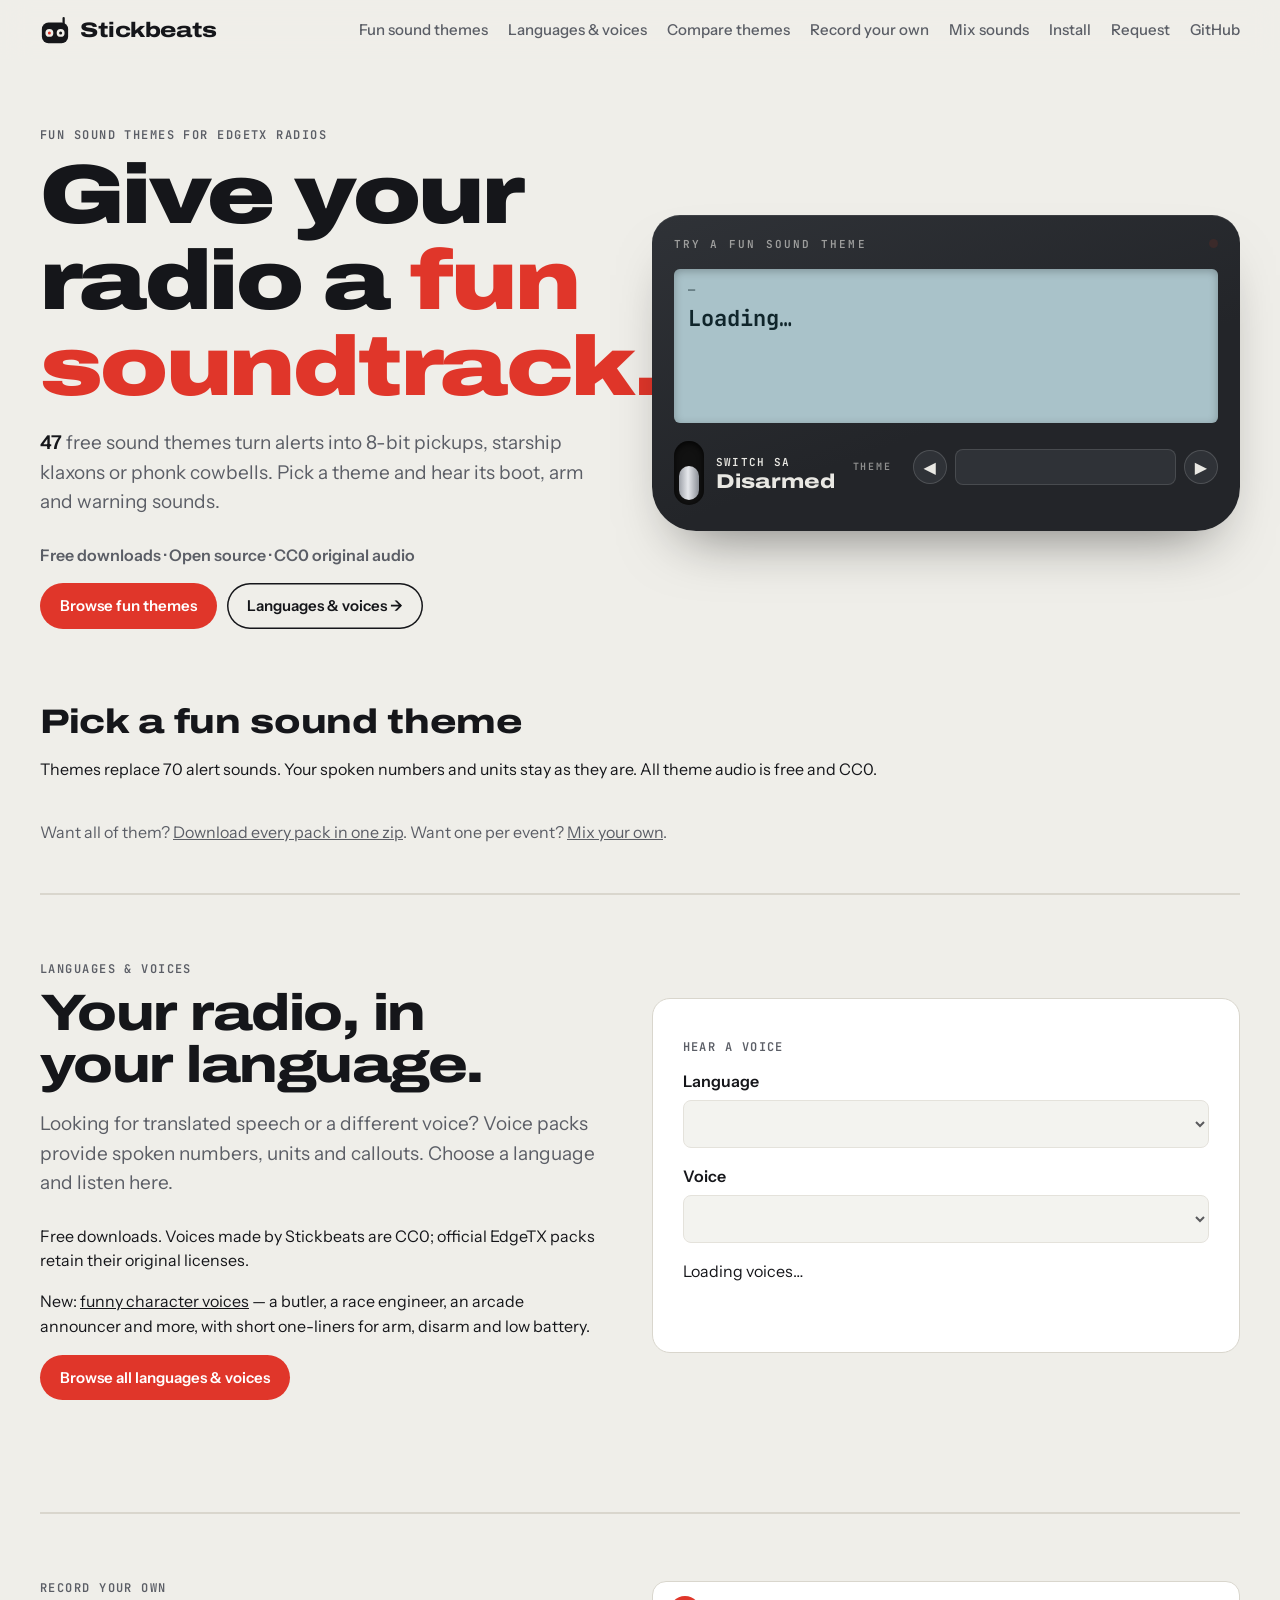
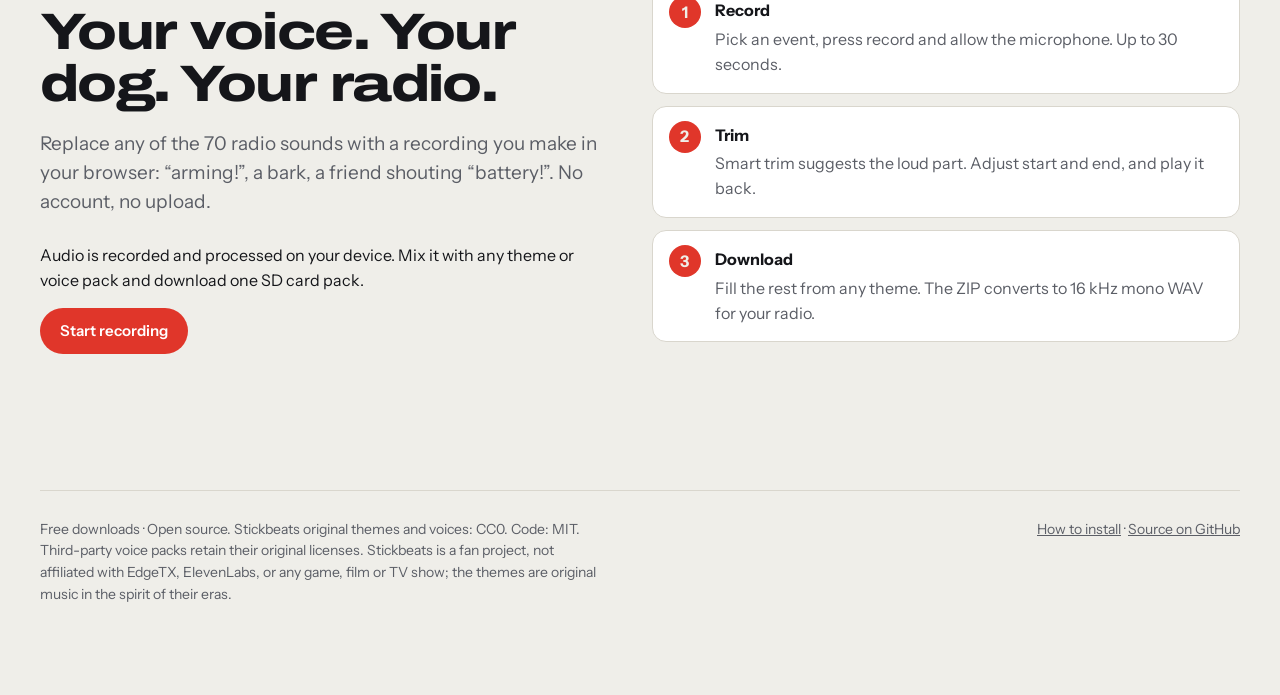
==== commit d32b3b4d: "feat: Funny voices section (5 character packs) Wires in the 5 funny character packs that finished ge" ====
--- a/site/index.html
+++ b/site/index.html
@@ -82,6 +82,7 @@
       <h2 id="language-heading">Your radio, in your language.</h2>
       <p class="lede">Looking for translated speech or a different voice? Voice packs provide spoken numbers, units and callouts. Choose a language and listen here.</p>
       <p>Free downloads. Voices made by Stickbeats are CC0; official EdgeTX packs retain their original licenses.</p>
+      <p>New: <a href="voices.html#funny">funny character voices</a> — a butler, a race engineer, an arcade announcer and more, with short one-liners for arm, disarm and low battery.</p>
       <a class="btn accent" href="voices.html">Browse all languages &amp; voices</a>
     </div>
     <div class="voice-player" aria-label="Language and voice player">
--- a/site/assets/style.css
+++ b/site/assets/style.css
@@ -309,3 +309,26 @@
 .record-steps span { color: var(--muted); }
 
 .install-status { font: 13px var(--mono); color: var(--muted); min-height: 1.4em; margin: 8px 0 0; }
+
+/* Install-to-radio progress bar */
+.install-bar { position: relative; height: 46px; margin: 14px 0 6px; border-radius: 12px; overflow: hidden; background: var(--panel-2, #17191b); border: 2px solid var(--line); font: 700 14px var(--mono, monospace); color: #fff; box-shadow: 0 6px 24px rgba(0,0,0,.18); }
+.install-bar[hidden] { display: none; }
+.install-bar .fill { position: absolute; inset: 0 auto 0 0; width: 0; transition: width .25s ease; background: linear-gradient(90deg, #ff2e63, #ff9f1c, #ffe14d); background-size: 200% 100%; }
+.install-bar .fill::after { content: ""; position: absolute; inset: 0; background: repeating-linear-gradient(45deg, rgba(255,255,255,.28) 0 12px, transparent 12px 24px); background-size: 34px 34px; animation: install-stripes .7s linear infinite; }
+.install-bar .label, .install-bar .pct { position: absolute; top: 0; bottom: 0; display: flex; align-items: center; padding: 0 16px; text-shadow: 0 1px 3px rgba(0,0,0,.65); letter-spacing: .02em; }
+.install-bar .label { left: 0; right: 70px; }
+.install-bar .pct { right: 0; font-size: 18px; }
+.install-bar[data-state="busy"] .fill { animation: install-shimmer 1.2s ease-in-out infinite; }
+.install-bar[data-state="warn"] { border-color: #ffb400; animation: install-pulse 1s ease-in-out infinite; }
+.install-bar[data-state="warn"] .fill { background: repeating-linear-gradient(45deg, #ffb400 0 16px, #1b1300 16px 32px); }
+.install-bar[data-state="warn"] .fill::after, .install-bar[data-state="ok"] .fill::after, .install-bar[data-state="err"] .fill::after { display: none; }
+.install-bar[data-state="ok"] { border-color: #19c37d; }
+.install-bar[data-state="ok"] .fill { background: linear-gradient(90deg, #0f9d58, #19c37d); }
+.install-bar[data-state="err"] { border-color: #ff3b30; }
+.install-bar[data-state="err"] .fill { background: linear-gradient(90deg, #b00020, #ff3b30); }
+@keyframes install-stripes { to { background-position: 34px 0; } }
+@keyframes install-shimmer { 0%, 100% { opacity: .55; } 50% { opacity: 1; } }
+@keyframes install-pulse { 0%, 100% { box-shadow: 0 0 0 0 rgba(255,180,0,.65); } 50% { box-shadow: 0 0 0 8px rgba(255,180,0,0); } }
+@media (prefers-reduced-motion: reduce) { .install-bar *, .install-bar { animation: none !important; transition: none !important; } }
+.install-bar[data-state="warn"] .label { left: 10px; right: auto; top: 7px; bottom: 7px; padding: 0 14px; border-radius: 8px; background: rgba(0,0,0,.85); text-shadow: none; }
+@media (max-width: 560px) { .install-bar { height: 56px; font-size: 13px; } .install-bar .label { right: 54px; } .install-bar[data-state="warn"] .label { right: 10px; } }
